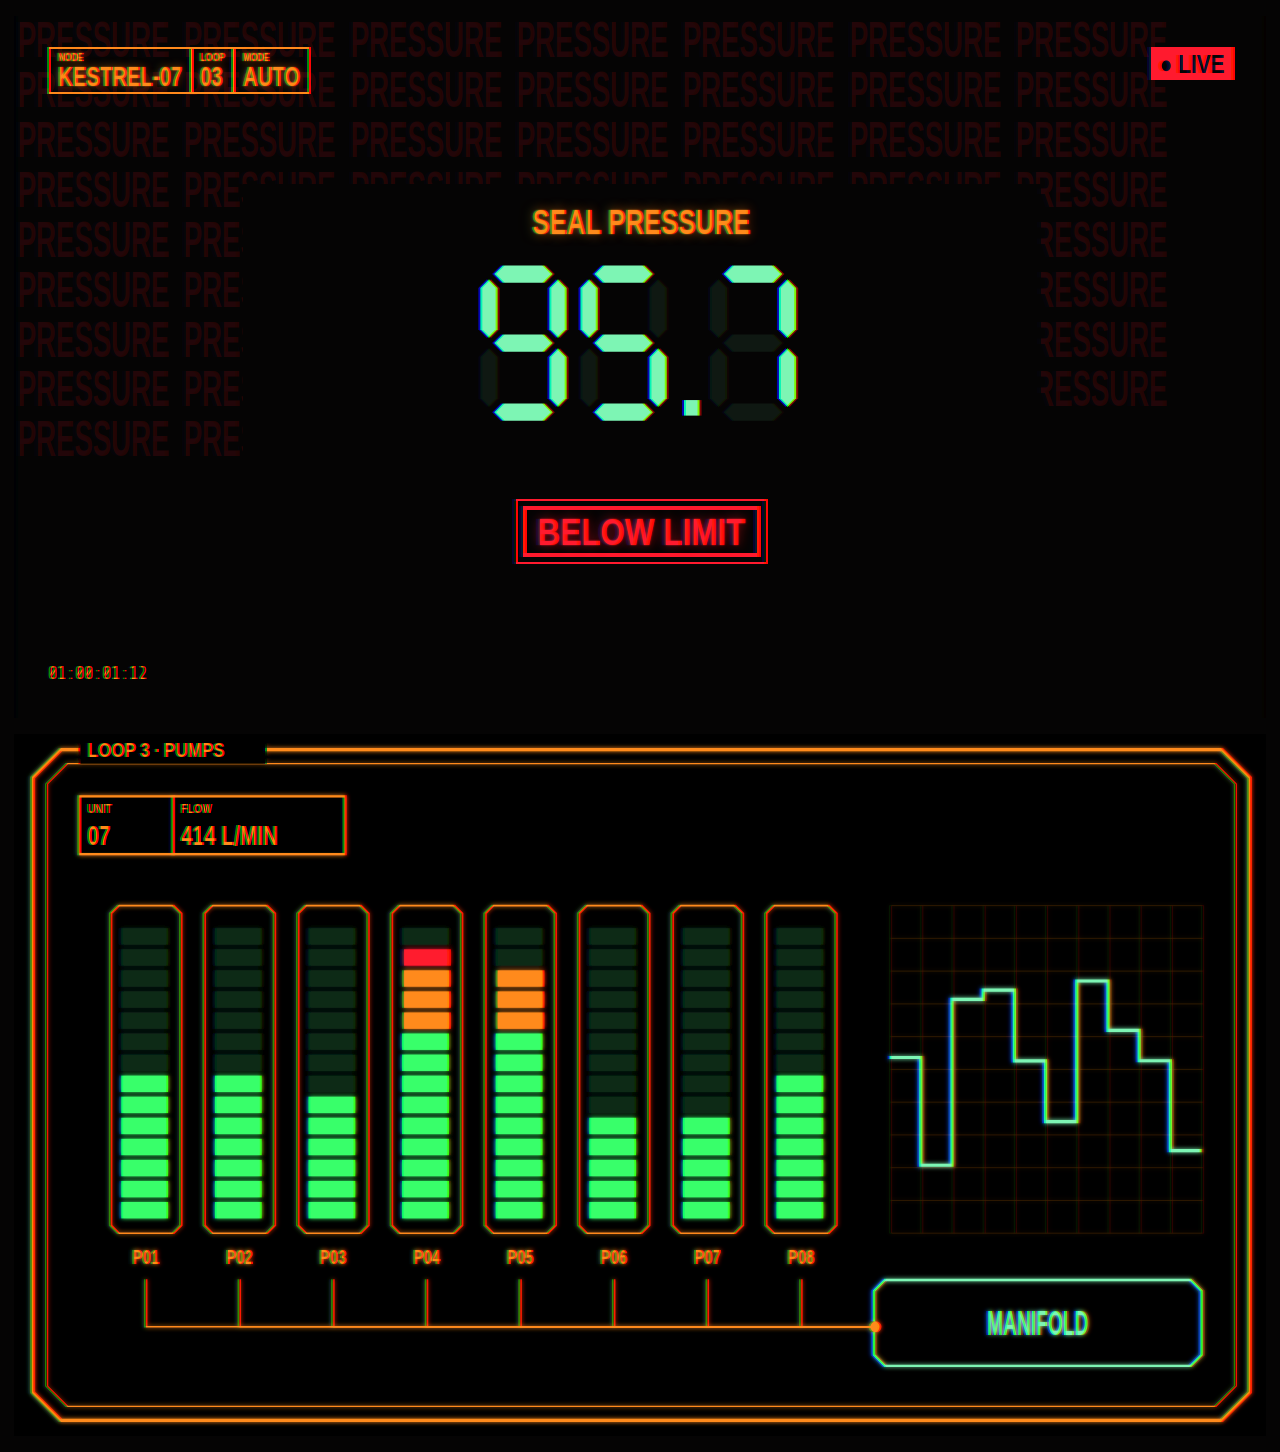
==== signal90/template.html @ db7c9132 "SIGNAL/90: cassette-futurism UI system, kit and demo reel Kit (signal90/): tokens.json (DTCG), guide" ====
<!doctype html>
<html lang="en">
<head>
<meta charset="utf-8">
<meta name="viewport" content="width=device-width,initial-scale=1">
<title>SIGNAL/90 Starter</title>
<!-- 1. fonts + kit -->
<link rel="preconnect" href="https://fonts.googleapis.com"><link rel="preconnect" href="https://fonts.gstatic.com" crossorigin>
<link href="https://fonts.googleapis.com/css2?family=Arimo:wght@400;700&family=Shippori+Mincho+B1:wght@700;800&family=Share+Tech+Mono&display=swap" rel="stylesheet">
<link rel="stylesheet" href="signal90.css">
<style>
  html,body{margin:0;background:var(--void);color:var(--amber)}
  /* 2. a screen = 16:9 container, everything inside sized in cqw */
  .screen{position:relative;width:min(100vw - 32px,1280px);margin:16px auto;aspect-ratio:16/9;overflow:hidden;container-type:inline-size;background:var(--void)}
  .screen.ca{filter:url(#rgbsplit)}
</style>
</head>
<body>
<!-- 3. SVG filters: glow for SVG scenes, RGB split for the screen -->
<svg width="0" height="0" style="position:absolute" aria-hidden="true">
  <filter id="sglow" x="-3%" y="-3%" width="106%" height="106%"><feGaussianBlur stdDeviation="2.6" result="b"/><feMerge><feMergeNode in="b"/><feMergeNode in="SourceGraphic"/></feMerge></filter>
  <filter id="rgbsplit" x="-2%" y="0" width="104%" height="100%" color-interpolation-filters="sRGB">
    <feColorMatrix in="SourceGraphic" type="matrix" values="1 0 0 0 0  0 0 0 0 0  0 0 0 0 0  0 0 0 1 0" result="r"/><feOffset in="r" dx="2.2" result="r2"/>
    <feColorMatrix in="SourceGraphic" type="matrix" values="0 0 0 0 0  0 1 0 0 0  0 0 0 0 0  0 0 0 1 0" result="g"/>
    <feColorMatrix in="SourceGraphic" type="matrix" values="0 0 0 0 0  0 0 0 0 0  0 0 1 0 0  0 0 0 1 0" result="b"/><feOffset in="b" dx="-2.2" result="b2"/>
    <feBlend in="r2" in2="g" mode="screen" result="rg"/><feBlend in="rg" in2="b2" mode="screen"/>
  </filter>
</svg>

<!-- Example A: HTML screen (tags, chain, 7-seg, strobe, wall) -->
<div class="screen ca" id="a">
  <div class="abs wall" style="inset:0;color:rgba(255,26,46,.12);gap:0 1.2cqw">REPLACE_WALL</div>
  <div class="abs chain glow" style="left:2.5cqw;top:2.5cqw;font-size:2.2cqw">
    <div class="cell"><small class="hx">Node</small><span class="cond">KESTREL-07</span></div>
    <div class="cell"><small class="hx">Loop</small><span class="cond">03</span></div>
    <div class="cell"><small class="hx">Mode</small><span class="cond">AUTO</span></div>
  </div>
  <span class="abs tag solid blink" style="right:2.5cqw;top:2.5cqw;color:var(--red);font-size:2cqw">● LIVE</span>
  <div class="abs brk center" style="left:18%;top:24%;width:64%;height:56%;color:var(--amber);--l:2.4cqw;--w:.25cqw;background:var(--void)">
    <span class="cond glow" data-o="c" style="font-size:2.8cqw">Seal pressure</span>
    <div class="glow" id="kpi" style="font-size:13cqw;color:var(--mint);margin:1cqw 0"></div>
    <span class="tag dbl glow strobe" style="color:var(--red);font-size:3cqw">Below limit</span>
  </div>
  <span class="abs mono" style="left:2.5cqw;bottom:2.5cqw;font-size:1.4cqw" id="tc"></span>
</div>

<!-- Example B: SVG screen (1600×900) with frames, tabs, wires, LED meter -->
<div class="screen ca" id="b"></div>

<script src="signal90.js"></script>
<script>
// A — fill the wall, tick the KPI on the anime frame
document.querySelector('#a .wall').innerHTML=Array(60).fill('<span class="tall" style="font-size:4cqw;line-height:1">Pressure</span>').join('');
const a=ctx();let v=98.2;
a.every(AF,()=>{v=Math.max(90,v-R(0,.3));document.getElementById('kpi').innerHTML=seg7(v.toFixed(1));});
const t0=performance.now();a.every(FR,()=>document.getElementById('tc').textContent=timecode(performance.now()-t0));

// B — compose with the SVG kit
let s=chamfer(20,20,1560,860,36,AMB,4)+chamfer(38,38,1524,824,26,AMB,1.5)+tab(80,20,'LOOP 3 · PUMPS',AMB,26);
s+=chainS(80,80,[['UNIT','07',120],['FLOW','',220,'flow']],AMB,74);
const N=8;for(let k=0;k<N;k++){const x=120+k*120;s+=chamfer(x,220,90,420,10,AMB,2);for(let j=0;j<14;j++)s+=`<rect class="led" data-k="${k}" data-j="${j}" x="${x+15}" y="${600-j*27}" width="60" height="21" fill="${DIMG}"/>`;s+=svgT(x+45,680,'P'+pad(k+1),26,AMB,'middle',.74)+wire(`M${x+45} 700 V760 H1100`,AMB,2)}
s+=chamfer(1100,700,420,110,14,MNT,3)+svgT(1310,770,'MANIFOLD',44,MNT,'middle',.56)+dot(1100,760,AMB,7);
s+=gridS(1120,220,400,420,40,42,AMB,.2)+`<path id="st" fill="none" stroke="${MNT}" stroke-width="4"/>`;
document.getElementById('b').innerHTML=sv(s);
const b=ctx();drawWires(document.getElementById('b'),b.every,6);
const lv=Array(N).fill(0),hist=Array(10).fill(.5);
b.every(AF,()=>{
  lv.forEach((x,k)=>lv[k]=Math.max(1,Math.min(14,x+(R(-2,2.6)|0))));
  document.querySelectorAll('#b .led').forEach(r=>{const k=+r.dataset.k,j=+r.dataset.j;r.setAttribute('fill',j<lv[k]?(j>11?RED:j>8?AMB:PHO):DIMG)});
  hist.shift();hist.push(R(.2,.9));let d=`M1120 ${640-hist[0]*400}`;hist.forEach((h,i)=>{if(i)d+=` H${1120+i*40} V${640-h*400}`});document.getElementById('st').setAttribute('d',d+' H1520');
  document.getElementById('flow').textContent=(R(410,430)|0)+' L/MIN';
});

// 4. always stretch after inserting type, after fonts load, and on resize
stretchAll();document.fonts.ready.then(()=>stretchAll());addEventListener('resize',()=>stretchAll());
</script>
</body>
</html>
---- signal90/signal90.css ----
/* SIGNAL/90 design system: tokens + components. Rules: see signal90/guide.json */
/* ============================================================
   SIGNAL/90 — a cassette-futurism UI system  (rev 0.4)
   ============================================================ */
:root{
  /* surfaces */
  --void:#050404; --void-2:#0d0a09; --paper:#e8ebe2;
  /* signal colours (emissive) */
  --red:#ff1a2e; --red-deep:#7a0612; --amber:#ff8a1c; --phosphor:#39ff6a; --mint:#7df5b4;
  --sky:#a8c8f2; --violet:#6e3cff; --magenta:#ff2f8e; --hazard:#ffd21a; --doc-blue:#2a2ed6;
  --spectrum:linear-gradient(180deg,#ff1a2e 0%,#ff8a1c 22%,#ffd21a 40%,#39ff6a 62%,#2a7bff 82%,#6e3cff 100%);
  /* type — one family, stretched horizontally */
  --f-helv:"Helvetica Neue",Helvetica,Arimo,Arial,sans-serif;
  --f-mono:"Share Tech Mono",ui-monospace,monospace;
  --f-mincho:"Shippori Mincho B1","Hiragino Mincho ProN",serif;
  --sx-tall:.56;   /* shout: squeezed tall */
  --sx-cond:.74;   /* headings, labels */
  --sx-label:.84;  /* tags */
  --sx-wide:1.18;  /* stretched wide */
  /* motion — everything sits on the anime frame grid */
  --frame:41.667ms;     /* 1 film frame @ 24fps */
  --af:83.333ms;        /* 1 anime frame: drawings "on twos" = 12 per second */
  --strobe-frames:1;              /* film frames per strobe state: 1 = 12 Hz (owner-tuned) */
  --strobe:calc(var(--frame) * var(--strobe-frames) * 2);   /* full on+off cycle */
  --strobe-off:.42;               /* opacity of the "off" state: a dim afterimage (owner-tuned) */
  --blink:calc(var(--af) * 8);    /* non-critical blink: 4 on / 4 off */
  --glow:0 0 .06em currentColor,0 0 .35em color-mix(in srgb,currentColor 55%,transparent);
  --page-ink:#e9e0d6; --page-dim:#8d827a; --page-rule:#2a201c;
}
*{box-sizing:border-box}
html,body{margin:0;background:var(--void);color:var(--page-ink)}
body{font:15px/1.5 var(--f-mono);-webkit-font-smoothing:antialiased}
.wrap{max-width:1280px;margin:0 auto;padding:0 16px}

/* ---------- stretched Helvetica ---------- */
/* .hx scales glyphs horizontally; JS (stretchAll) gives back the space with negative margins */
.hx,.tall,.cond,.wide{display:inline-block;width:max-content;font-family:var(--f-helv);font-weight:700;text-transform:uppercase;transform:scaleX(var(--sx,1));transform-origin:0 50%}
.hx[data-o=c],.tall[data-o=c],.cond[data-o=c],.wide[data-o=c]{transform-origin:50% 50%}
.hx[data-o=r],.tall[data-o=r],.cond[data-o=r],.wide[data-o=r]{transform-origin:100% 50%}
.hx{--sx:var(--sx-label)}
.tall{--sx:var(--sx-tall);line-height:.86;letter-spacing:-.01em}
.cond{--sx:var(--sx-cond);line-height:.95}
.wide{--sx:var(--sx-wide);line-height:.9;letter-spacing:-.02em}
.mono{font-family:var(--f-mono);text-transform:uppercase}
.mincho{font-family:var(--f-mincho);font-weight:800}
.glow{text-shadow:var(--glow)}


/* ============================================================
   COMPONENTS
   ============================================================ */
.tag{display:inline-block;border:.12em solid currentColor;padding:.1em .3em .04em;font-family:var(--f-helv);font-weight:700;line-height:1;white-space:nowrap}
.tag.solid{background:currentColor}
.tag.solid span{color:var(--void)}
.tag.dbl{outline:.08em solid currentColor;outline-offset:.14em}
/* STROBE — critical only. Flips every anime frame: 1 on, 1 off. */
.strobe{animation:strobe var(--strobe) infinite steps(1,end)}
@keyframes strobe{50%{opacity:var(--strobe-off)}}
@keyframes blinkoff{50%{visibility:hidden}}
/* strobe-inv: swaps ink and field every anime frame (set --a ink, --b field) */
.strobe-inv{animation:strobeinv var(--strobe) infinite steps(1,end)}
@keyframes strobeinv{0%{color:var(--a);background:var(--b)}50%{color:var(--b);background:var(--a);opacity:calc(.5 + var(--strobe-off) / 2)}}
/* strobe-in: 4 strobe cycles (≈0.67s), then holds on */
.strobe-in{animation:strobe var(--strobe) 4 steps(1,end)}
/* BLINK — non-critical status (ANALYZING, REC): 4 frames on / 4 off */
.blink{animation:blinkoff var(--blink) infinite steps(1,end)}
.nostrobe .strobe,.nostrobe .strobe-inv,.nostrobe .strobe-in{animation:none}
@media (prefers-reduced-motion:reduce){.strobe,.strobe-inv,.strobe-in,.blink{animation:none!important}}
/* power-on: 4 anime frames — off, dim, on, dim, ON */
.flick-on{animation:flickon calc(var(--af) * 4) both steps(1,end)}
@keyframes flickon{0%{opacity:0}25%{opacity:.4}50%{opacity:1}75%{opacity:.5}100%{opacity:1}}
.hazard{background:repeating-linear-gradient(-45deg,var(--c1,var(--red)) 0 .9em,var(--c2,#000) .9em 1.8em)}
/* chevron band: mirrored diagonal stripes meeting at the centre line (a V across the band) */
.chev{position:relative;background:var(--c2,#2c0005);overflow:hidden}
.chev::before,.chev::after{content:'';position:absolute;top:0;bottom:0;width:50%;
  background:repeating-linear-gradient(-58deg,var(--c1,var(--red)) 0 .9em,transparent .9em 2em)}
.chev::before{left:0}
.chev::after{right:0;transform:scaleX(-1)}
.chev.down{transform:scaleY(-1)}
.chev>*{position:relative;z-index:1}
/* ORNAMENT ---------------------------------------------------- */
/* corner brackets: four L-marks drawn in currentColor */
.brk{--l:1.1em;--w:2px;background:
  linear-gradient(currentColor,currentColor) 0 0/var(--l) var(--w),linear-gradient(currentColor,currentColor) 0 0/var(--w) var(--l),
  linear-gradient(currentColor,currentColor) 100% 0/var(--l) var(--w),linear-gradient(currentColor,currentColor) 100% 0/var(--w) var(--l),
  linear-gradient(currentColor,currentColor) 0 100%/var(--l) var(--w),linear-gradient(currentColor,currentColor) 0 100%/var(--w) var(--l),
  linear-gradient(currentColor,currentColor) 100% 100%/var(--l) var(--w),linear-gradient(currentColor,currentColor) 100% 100%/var(--w) var(--l);
  background-repeat:no-repeat}
/* cell chain: boxes sharing borders, small key over big value */
.chain{display:flex;align-items:stretch}
.chain>.cell{border:.1em solid currentColor;margin-left:-.1em;padding:.12em .3em .08em;display:flex;flex-direction:column;justify-content:flex-end;line-height:.9}
.chain>.cell:first-child{margin-left:0}
.chain small{font-size:.38em;line-height:1.1}
/* wire: SVG connector that draws itself in anime-frame steps */
svg .wire{fill:none;stroke-linecap:square}
/* text walls */
.wall{display:flex;flex-wrap:wrap;align-content:flex-start;overflow:hidden}
.dump{font:var(--dump-size,.95cqw)/1.18 var(--f-mono);white-space:pre;overflow:hidden;text-transform:uppercase}
.seg7{height:1em;width:auto;overflow:visible;vertical-align:baseline}
.seg7 .off{opacity:.08}
.ruler{background:repeating-linear-gradient(90deg,currentColor 0 1px,transparent 1px 10px);height:.6em;opacity:.8}
.abs{position:absolute}
.fill{position:absolute;inset:0}
.center{display:flex;align-items:center;justify-content:center;flex-direction:column}
.boot pre{margin:0;padding:3cqw;font:1.35cqw/1.35 var(--f-mono);color:var(--amber);text-shadow:var(--glow);white-space:pre}
.tc{font:1.6cqw var(--f-mono);color:#7d8a83;letter-spacing:.12em;opacity:.8}
.marq{white-space:nowrap;display:flex;will-change:transform}
@keyframes marq{to{transform:translateX(-50%)}}
.wedge{background:var(--spectrum)}
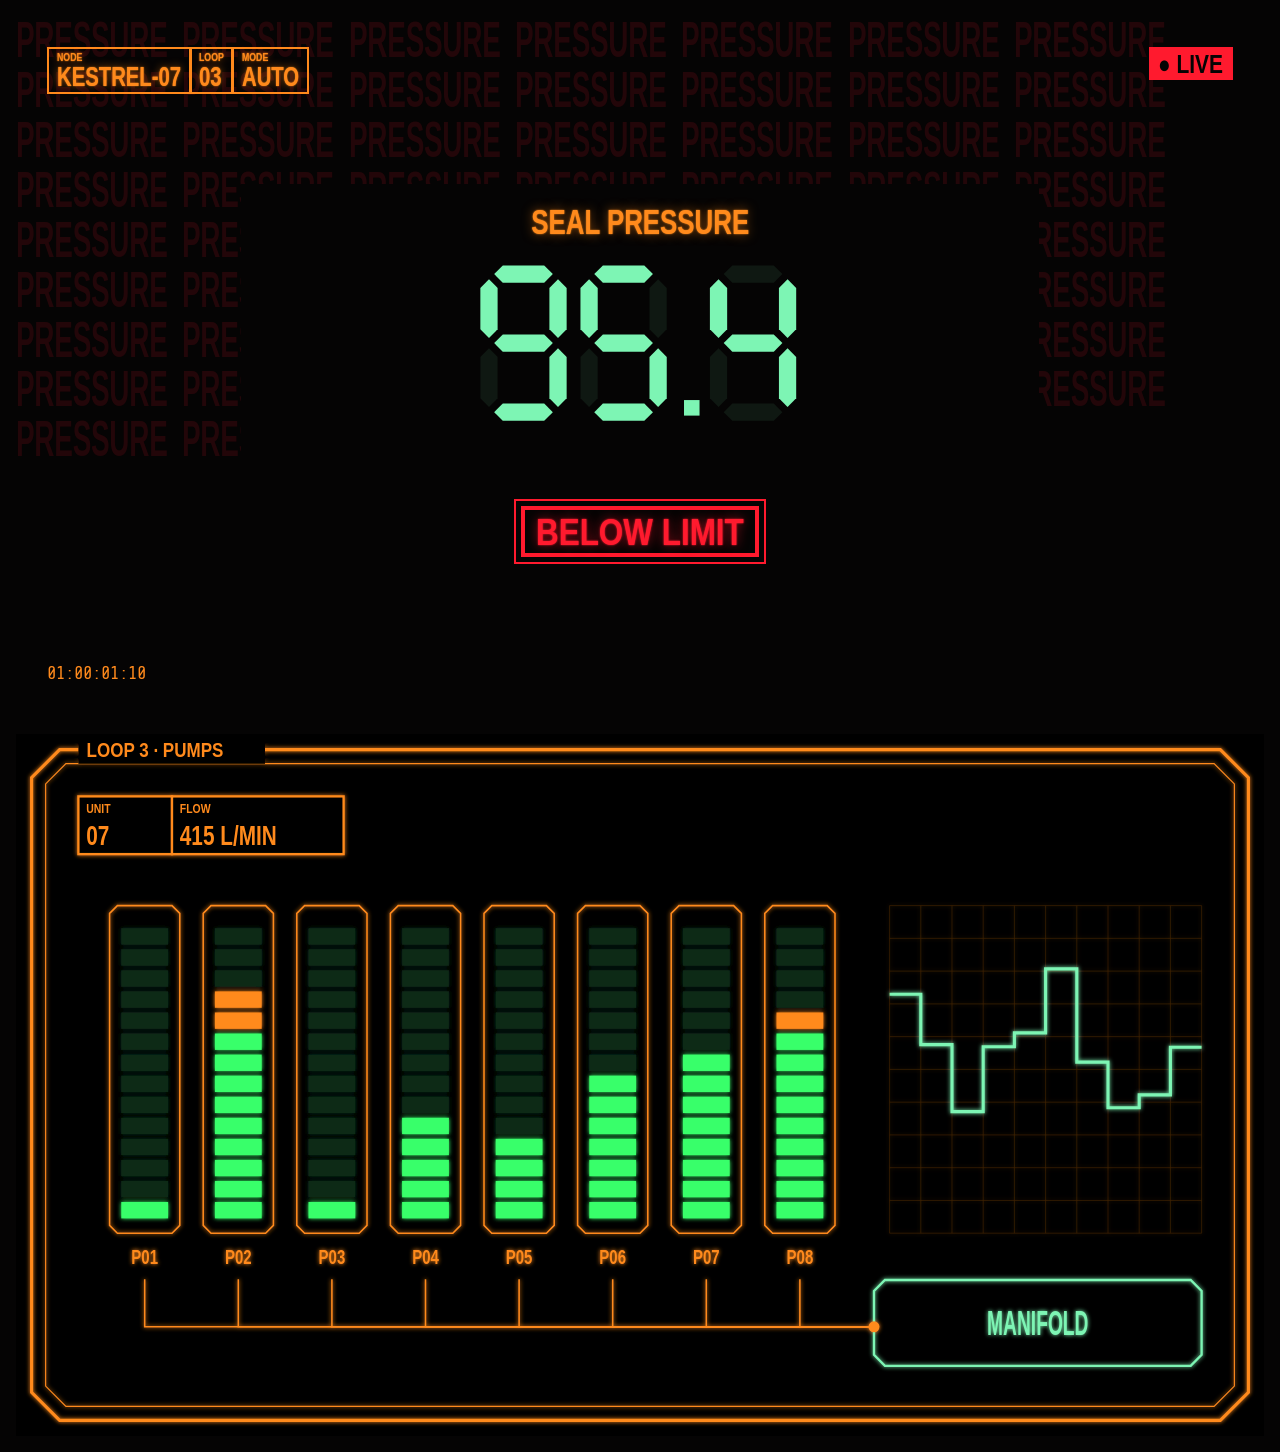
==== commit 453004c1: "rev 0.6: rare oblique, RGB split off, reel performance, wall jitter fix - Oblique only on 7-seg hero" ====
--- a/signal90/template.html
+++ b/signal90/template.html
@@ -12,7 +12,8 @@
   html,body{margin:0;background:var(--void);color:var(--amber)}
   /* 2. a screen = 16:9 container, everything inside sized in cqw */
   .screen{position:relative;width:min(100vw - 32px,1280px);margin:16px auto;aspect-ratio:16/9;overflow:hidden;container-type:inline-size;background:var(--void)}
-  .screen.ca{filter:url(#rgbsplit)}
+  .screen.ca{filter:url(#rgbsplit)} /* opt-in: add class ca; CPU-heavy in Safari */
+  .screen>*{pointer-events:none}
 </style>
 </head>
 <body>
@@ -20,15 +21,15 @@
 <svg width="0" height="0" style="position:absolute" aria-hidden="true">
   <filter id="sglow" x="-3%" y="-3%" width="106%" height="106%"><feGaussianBlur stdDeviation="2.6" result="b"/><feMerge><feMergeNode in="b"/><feMergeNode in="SourceGraphic"/></feMerge></filter>
   <filter id="rgbsplit" x="-2%" y="0" width="104%" height="100%" color-interpolation-filters="sRGB">
-    <feColorMatrix in="SourceGraphic" type="matrix" values="1 0 0 0 0  0 0 0 0 0  0 0 0 0 0  0 0 0 1 0" result="r"/><feOffset in="r" dx="2.2" result="r2"/>
+    <feColorMatrix in="SourceGraphic" type="matrix" values="1 0 0 0 0  0 0 0 0 0  0 0 0 0 0  0 0 0 1 0" result="r"/><feOffset in="r" dx="1" result="r2"/>
     <feColorMatrix in="SourceGraphic" type="matrix" values="0 0 0 0 0  0 1 0 0 0  0 0 0 0 0  0 0 0 1 0" result="g"/>
-    <feColorMatrix in="SourceGraphic" type="matrix" values="0 0 0 0 0  0 0 0 0 0  0 0 1 0 0  0 0 0 1 0" result="b"/><feOffset in="b" dx="-2.2" result="b2"/>
+    <feColorMatrix in="SourceGraphic" type="matrix" values="0 0 0 0 0  0 0 0 0 0  0 0 1 0 0  0 0 0 1 0" result="b"/><feOffset in="b" dx="-1" result="b2"/>
     <feBlend in="r2" in2="g" mode="screen" result="rg"/><feBlend in="rg" in2="b2" mode="screen"/>
   </filter>
 </svg>
 
 <!-- Example A: HTML screen (tags, chain, 7-seg, strobe, wall) -->
-<div class="screen ca" id="a">
+<div class="screen" id="a">
   <div class="abs wall" style="inset:0;color:rgba(255,26,46,.12);gap:0 1.2cqw">REPLACE_WALL</div>
   <div class="abs chain glow" style="left:2.5cqw;top:2.5cqw;font-size:2.2cqw">
     <div class="cell"><small class="hx">Node</small><span class="cond">KESTREL-07</span></div>
@@ -45,7 +46,7 @@
 </div>
 
 <!-- Example B: SVG screen (1600×900) with frames, tabs, wires, LED meter -->
-<div class="screen ca" id="b"></div>
+<div class="screen" id="b"></div>
 
 <script src="signal90.js"></script>
 <script>
--- a/signal90/signal90.css
+++ b/signal90/signal90.css
@@ -17,6 +17,7 @@
   --sx-cond:.74;   /* headings, labels */
   --sx-label:.84;  /* tags */
   --sx-wide:1.18;  /* stretched wide */
+  --skew:-12deg;   /* oblique: phototype slanted on the stat camera */
   /* motion — everything sits on the anime frame grid */
   --frame:41.667ms;     /* 1 film frame @ 24fps */
   --af:83.333ms;        /* 1 anime frame: drawings "on twos" = 12 per second */
@@ -34,7 +35,10 @@
 
 /* ---------- stretched Helvetica ---------- */
 /* .hx scales glyphs horizontally; JS (stretchAll) gives back the space with negative margins */
-.hx,.tall,.cond,.wide{display:inline-block;width:max-content;font-family:var(--f-helv);font-weight:700;text-transform:uppercase;transform:scaleX(var(--sx,1));transform-origin:0 50%}
+.hx,.tall,.cond,.wide{display:inline-block;width:max-content;font-family:var(--f-helv);font-weight:700;text-transform:uppercase;transform:scaleX(var(--sx,1)) skewX(var(--sk,0deg));transform-origin:0 50%}
+/* .obl: oblique. Combine with any stretch class; .obl-seg slants 7-segment readouts */
+.obl{--sk:var(--skew)}
+.obl-seg .seg7{transform:skewX(var(--skew))}
 .hx[data-o=c],.tall[data-o=c],.cond[data-o=c],.wide[data-o=c]{transform-origin:50% 50%}
 .hx[data-o=r],.tall[data-o=r],.cond[data-o=r],.wide[data-o=r]{transform-origin:100% 50%}
 .hx{--sx:var(--sx-label)}
@@ -62,6 +66,8 @@
 @keyframes strobeinv{0%{color:var(--a);background:var(--b)}50%{color:var(--b);background:var(--a);opacity:calc(.5 + var(--strobe-off) / 2)}}
 /* strobe-in: 4 strobe cycles (≈0.67s), then holds on */
 .strobe-in{animation:strobe var(--strobe) 4 steps(1,end)}
+/* keep strobing text on a fixed layer: adding/removing a layer mid-shot re-rasterises scaleX text at a new sub-pixel offset (visible jitter) */
+.strobe-in,.wall>*{will-change:opacity}
 /* BLINK — non-critical status (ANALYZING, REC): 4 frames on / 4 off */
 .blink{animation:blinkoff var(--blink) infinite steps(1,end)}
 .nostrobe .strobe,.nostrobe .strobe-inv,.nostrobe .strobe-in{animation:none}
